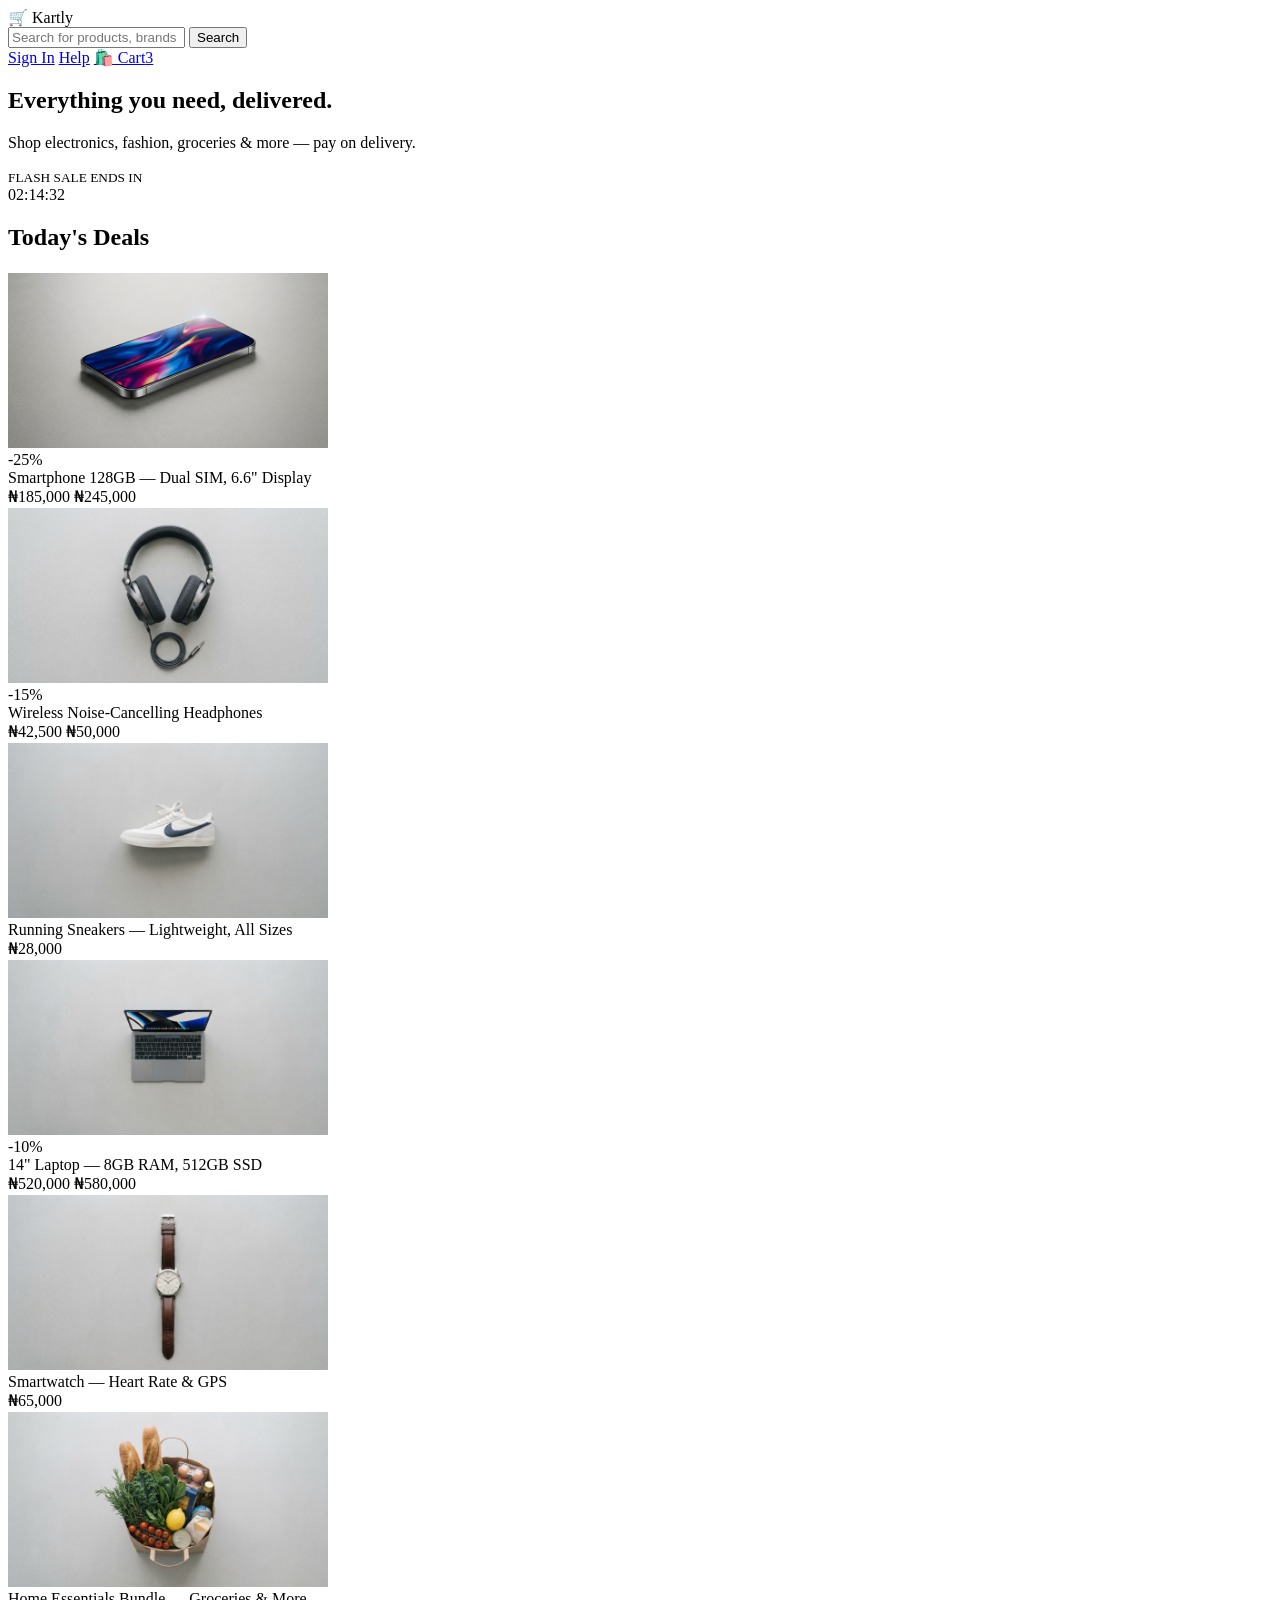
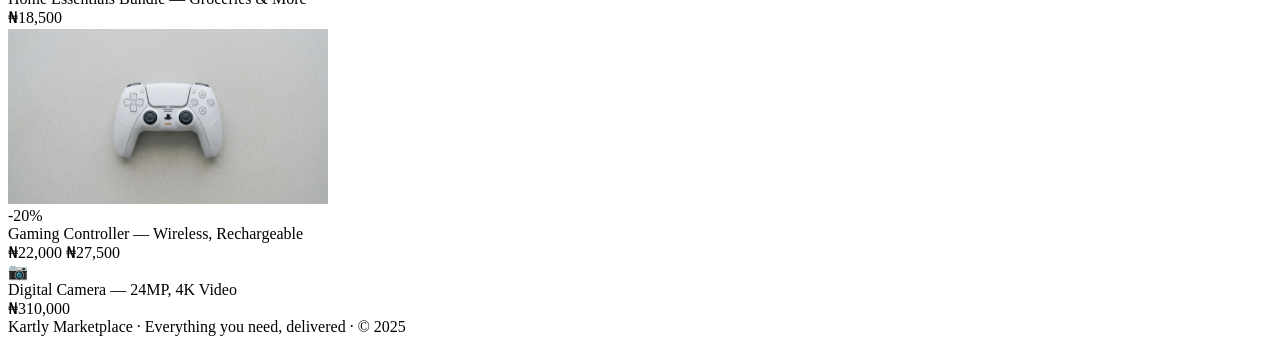
==== static/index.html @ 466ac845 "new" ====
<!DOCTYPE html>
<html lang="en">
<head>
  <meta charset="UTF-8">
  <meta name="viewport" content="width=device-width, initial-scale=1.0">
  <title>Kartly — Everything you need, delivered</title>
  <link rel="stylesheet" href="../css/style.css">
</head>
<body>

  <!-- Top bar -->
  <header class="topbar">
    <div class="logo">🛒 Kartly<span></span></div>
    <div class="searchbar">
      <input type="text" placeholder="Search for products, brands and more...">
      <button>Search</button>
    </div>
    <div class="topbar-actions">
      <a href="login.html">Sign In</a>
      <a href="#">Help</a>
      <a href="#">🛍️ Cart<span class="cart-badge">3</span></a>
    </div>
  </header>

  <!-- Hero -->
  <section class="hero">
    <div class="hero-banner">
      <div>
        <h1>Everything you need, delivered.</h1>
        <p>Shop electronics, fashion, groceries &amp; more — pay on delivery.</p>
      </div>
      <div class="flash">
        <small>FLASH SALE ENDS IN</small>
        <div class="timer" id="flashTimer">02:14:33</div>
      </div>
    </div>
  </section>

  <!-- Products -->
  <section class="section">
    <h2>Today's Deals</h2>
    <div class="product-grid">

      <div class="product-card">
        <div class="product-thumb"><img src="../img/phone.jpg" alt="Smartphone" loading="lazy"></div>
        <div class="product-tag">-25%</div>
        <div class="product-name">Smartphone 128GB — Dual SIM, 6.6" Display</div>
        <div class="product-price">₦185,000 <span class="product-old">₦245,000</span></div>
      </div>

      <div class="product-card">
        <div class="product-thumb"><img src="../img/headset.jpg" alt="Wireless headphones" loading="lazy"></div>
        <div class="product-tag">-15%</div>
        <div class="product-name">Wireless Noise-Cancelling Headphones</div>
        <div class="product-price">₦42,500 <span class="product-old">₦50,000</span></div>
      </div>

      <div class="product-card">
        <div class="product-thumb"><img src="../img/shoe.jpg" alt="Running sneakers" loading="lazy"></div>
        <div class="product-name">Running Sneakers — Lightweight, All Sizes</div>
        <div class="product-price">₦28,000</div>
      </div>

      <div class="product-card">
        <div class="product-thumb"><img src="../img/laptop.jpg" alt="Laptop" loading="lazy"></div>
        <div class="product-tag">-10%</div>
        <div class="product-name">14" Laptop — 8GB RAM, 512GB SSD</div>
        <div class="product-price">₦520,000 <span class="product-old">₦580,000</span></div>
      </div>

      <div class="product-card">
        <div class="product-thumb"><img src="../img/watch.jpg" alt="Smartwatch" loading="lazy"></div>
        <div class="product-name">Smartwatch — Heart Rate &amp; GPS</div>
        <div class="product-price">₦65,000</div>
      </div>

      <div class="product-card">
        <div class="product-thumb"><img src="../img/food.jpg" alt="Groceries and home essentials" loading="lazy"></div>
        <div class="product-name">Home Essentials Bundle — Groceries &amp; More</div>
        <div class="product-price">₦18,500</div>
      </div>

      <div class="product-card">
        <div class="product-thumb"><img src="../img/gamepad.jpg" alt="Gaming controller" loading="lazy"></div>
        <div class="product-tag">-20%</div>
        <div class="product-name">Gaming Controller — Wireless, Rechargeable</div>
        <div class="product-price">₦22,000 <span class="product-old">₦27,500</span></div>
      </div>

      <div class="product-card">
        <div class="product-thumb">📷</div>
        <div class="product-name">Digital Camera — 24MP, 4K Video</div>
        <div class="product-price">₦310,000</div>
      </div>

    </div>
  </section>

  <footer>
    Kartly Marketplace · Everything you need, delivered · © 2025
  </footer>

  <script>
    // Flash sale countdown — purely cosmetic
    let t = 2 * 3600 + 14 * 60 + 33;
    const el = document.getElementById('flashTimer');
    setInterval(() => {
      if (t <= 0) return;
      t--;
      const h = String(Math.floor(t / 3600)).padStart(2, '0');
      const m = String(Math.floor((t % 3600) / 60)).padStart(2, '0');
      const s = String(t % 60).padStart(2, '0');
      el.textContent = `${h}:${m}:${s}`;
    }, 1000);
  </script>

</body>
</html>
---- css/style.css ----
.product-thumb img {
  display: block;
  width: 100%;
  max-width: 320px;
  height: 180px;
  object-fit: contain;
}
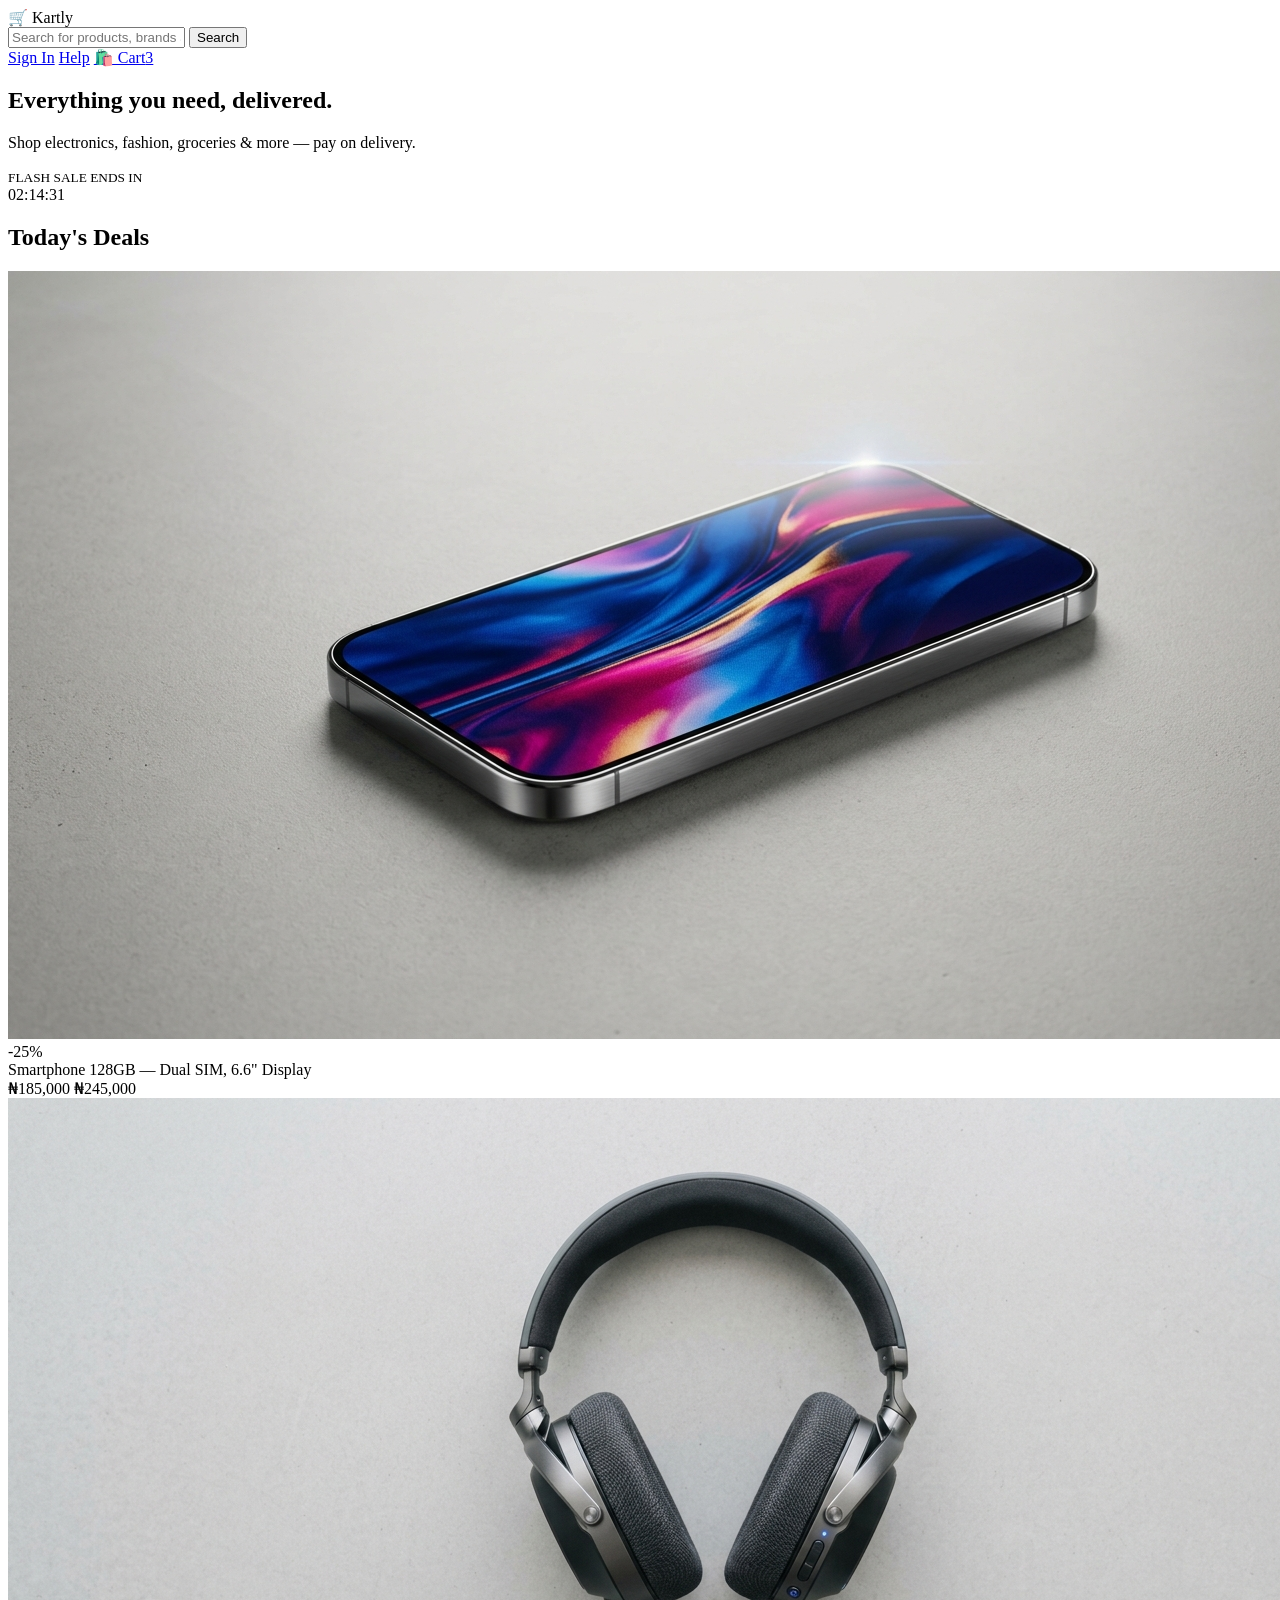
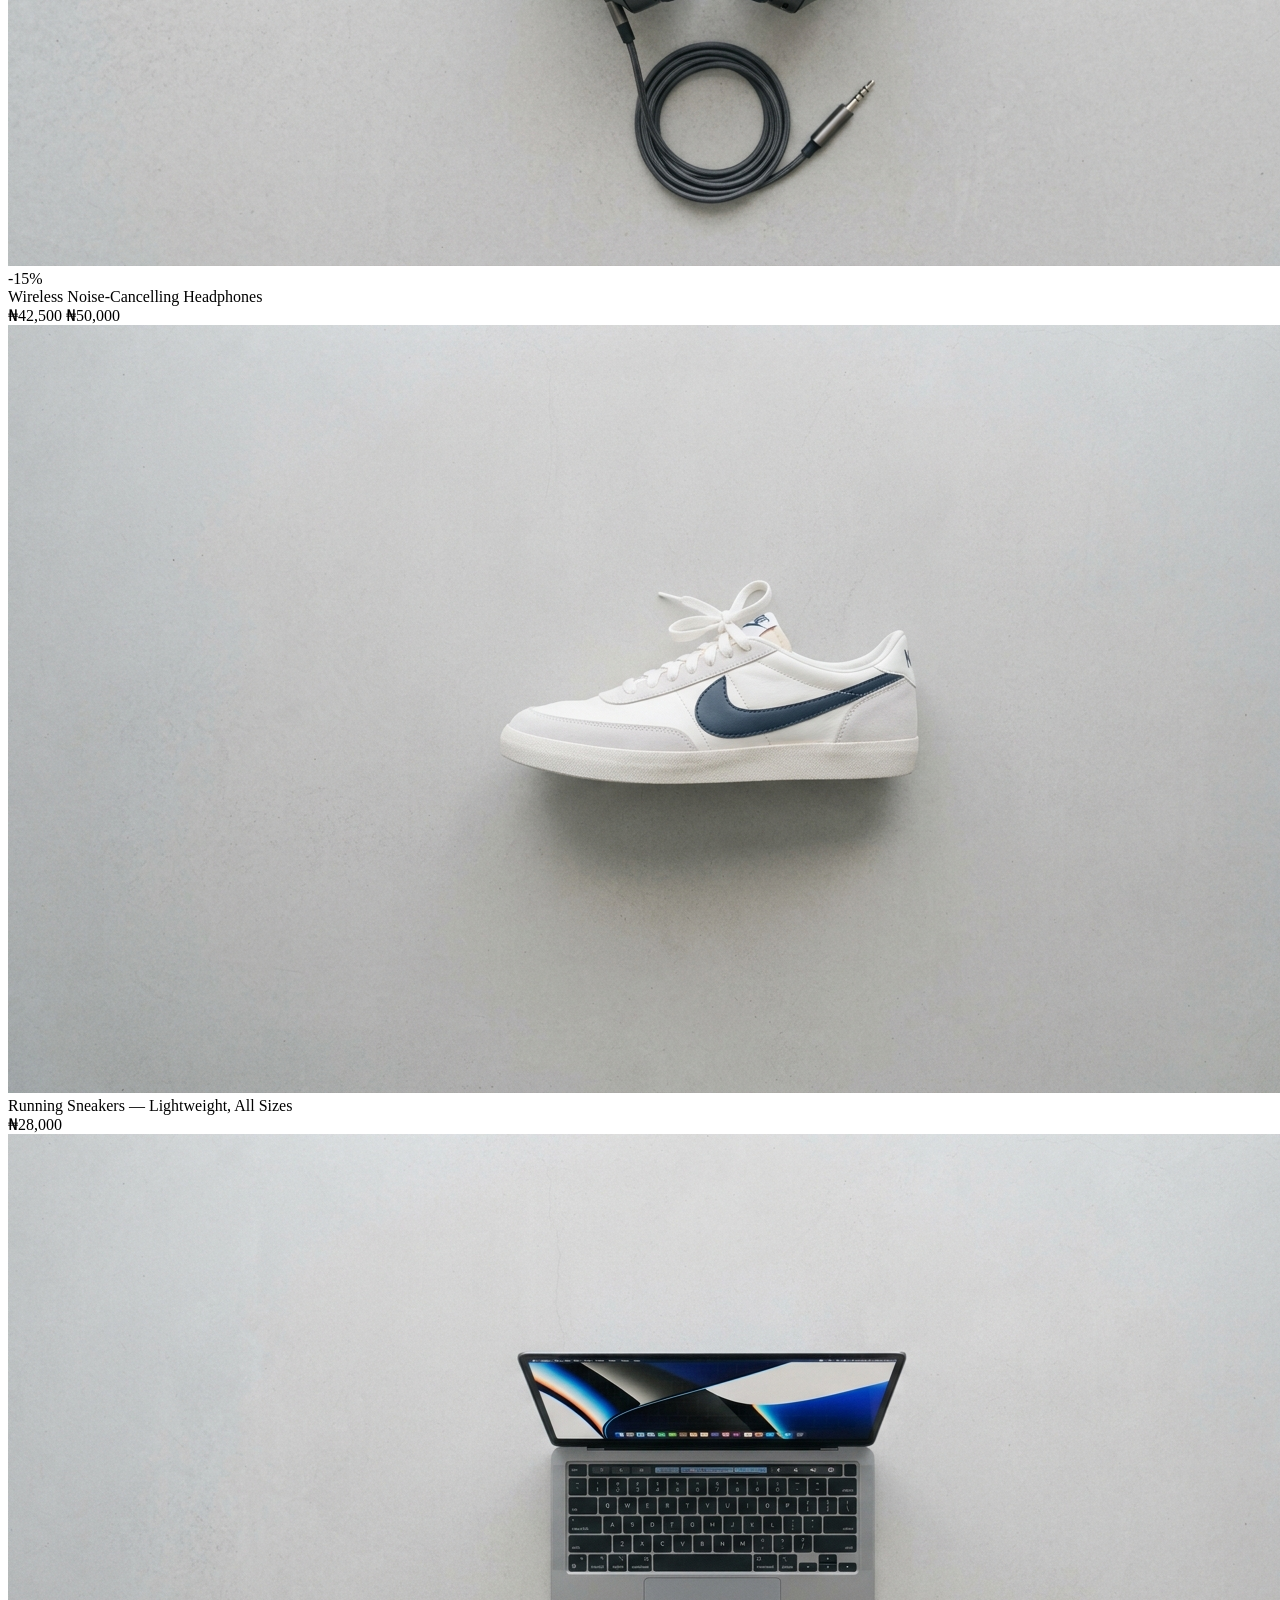
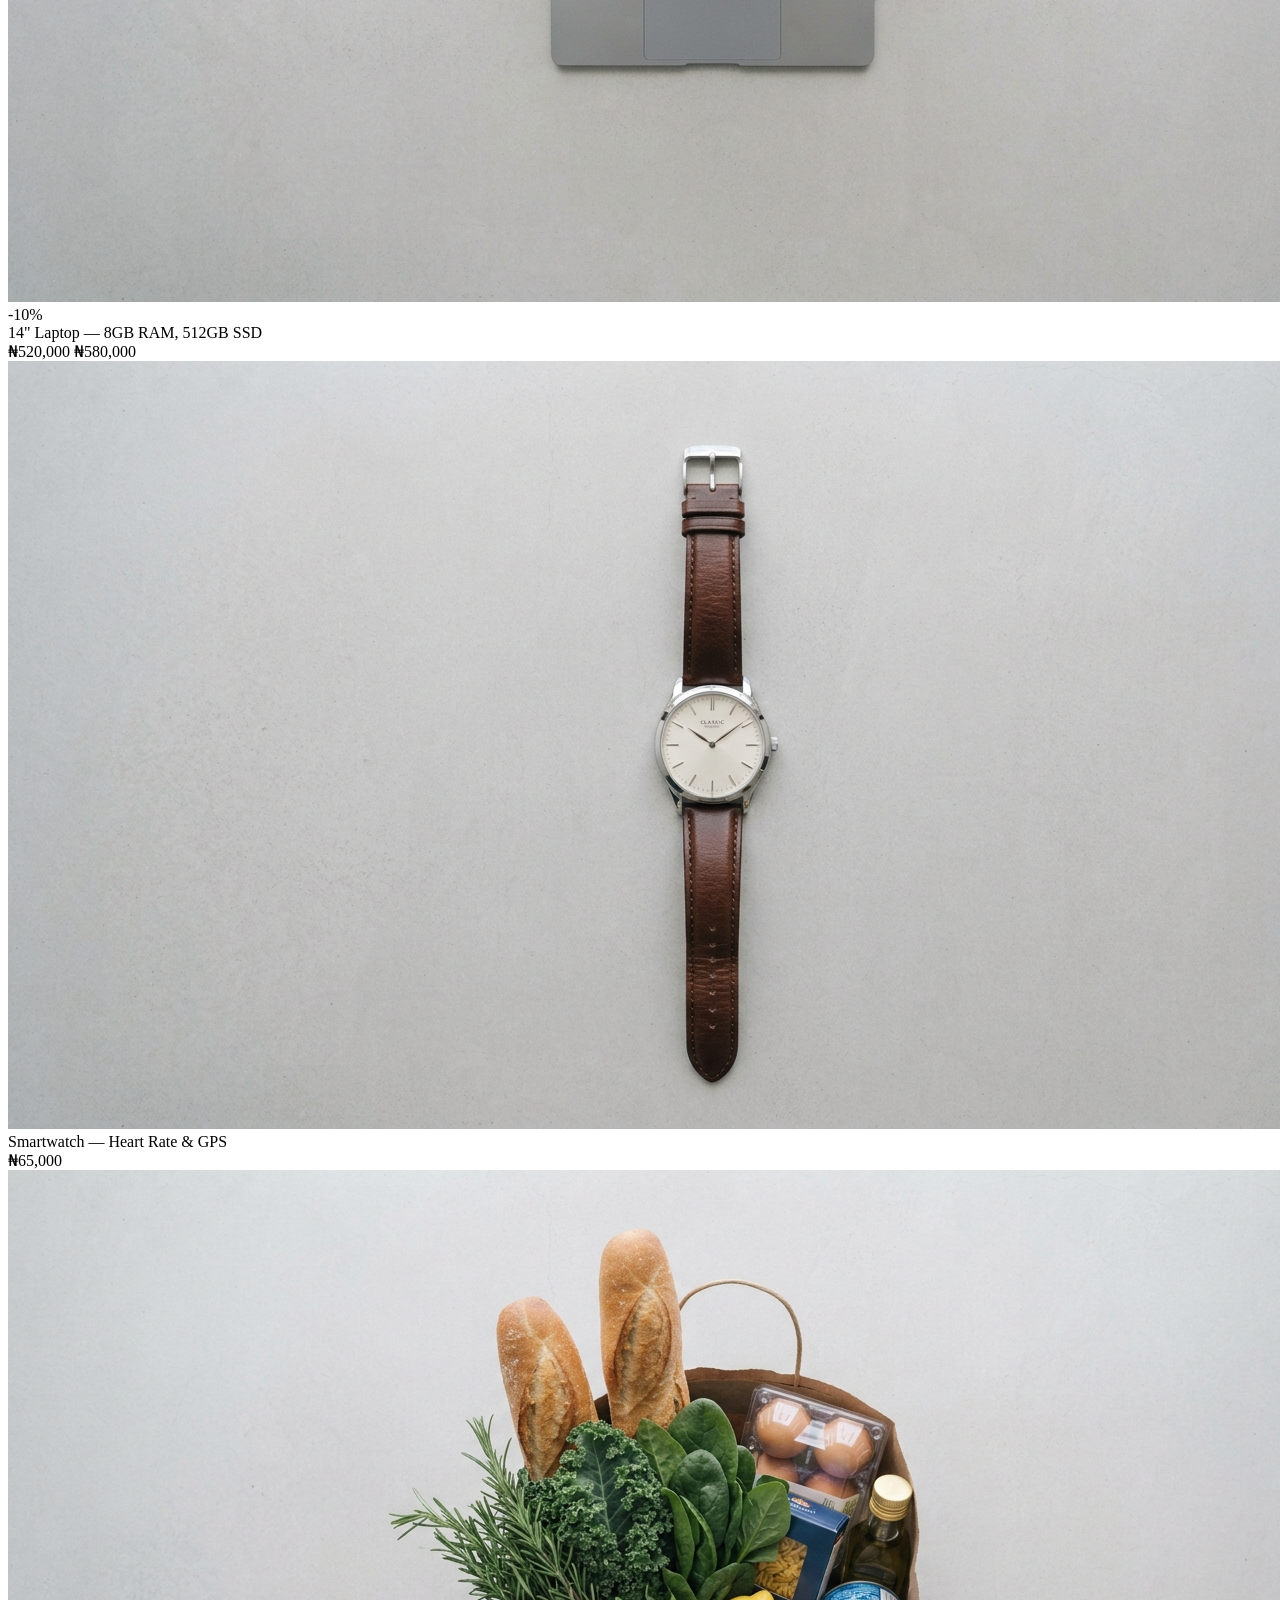
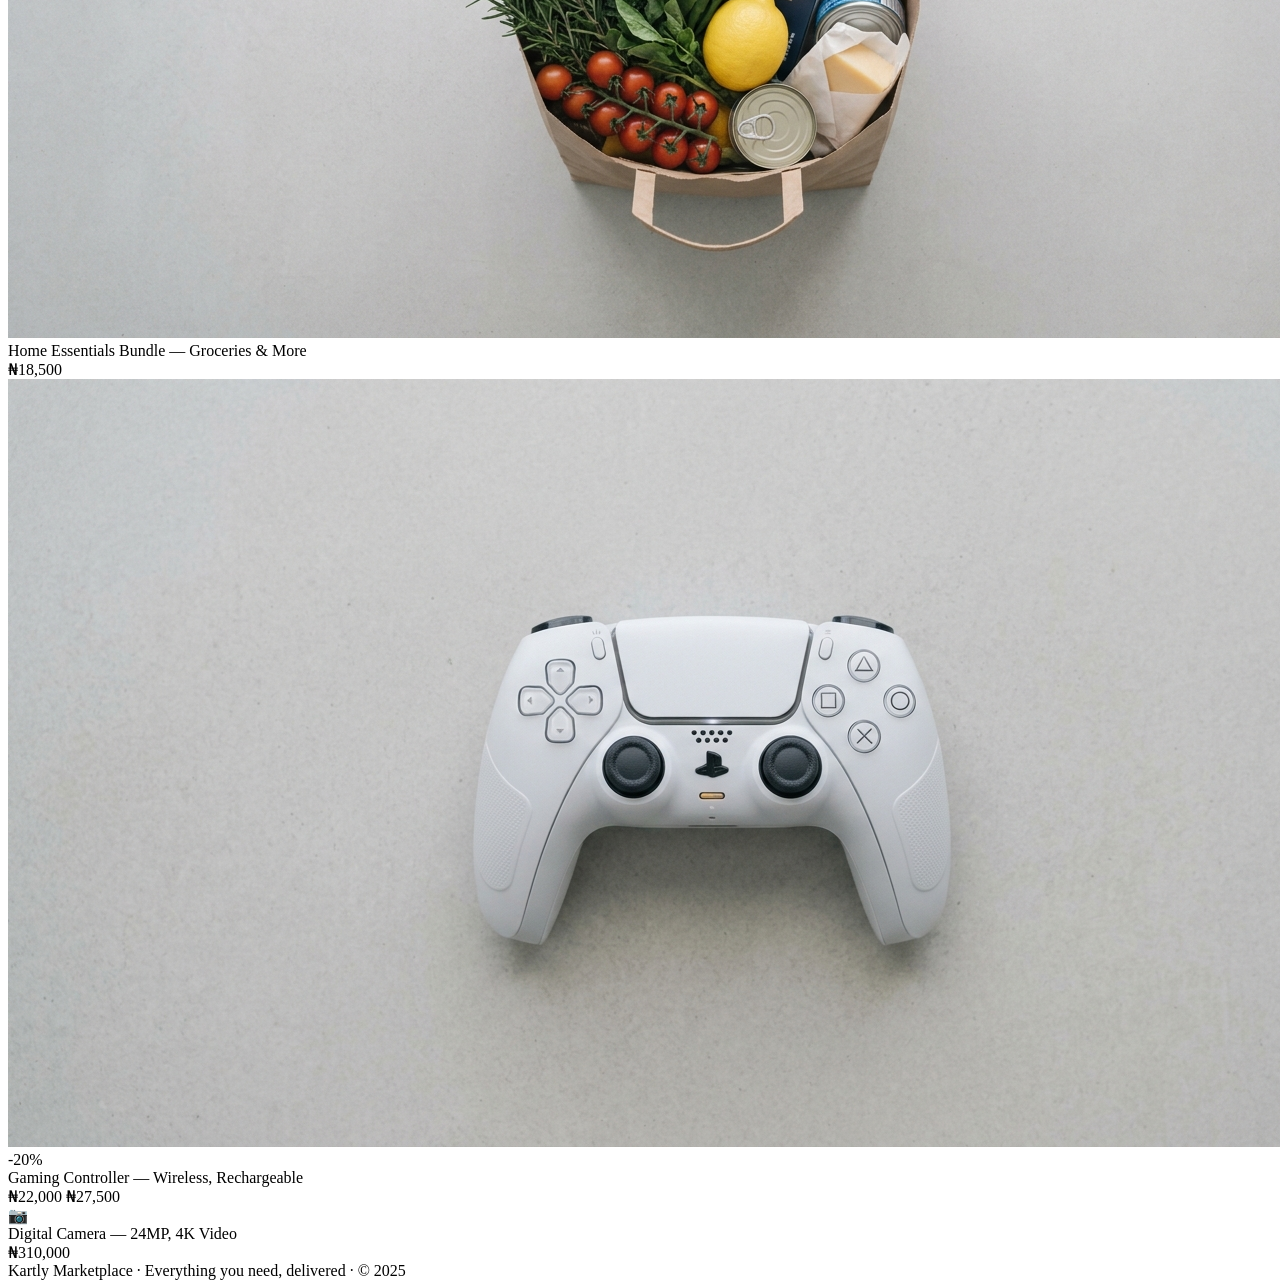
==== commit d22e5f4d: "new" ====
--- a/static/index.html
+++ b/static/index.html
@@ -4,7 +4,7 @@
   <meta charset="UTF-8">
   <meta name="viewport" content="width=device-width, initial-scale=1.0">
   <title>Kartly — Everything you need, delivered</title>
-  <link rel="stylesheet" href="../css/style.css">
+  <link rel="stylesheet" href="css/style.css">
 </head>
 <body>
 
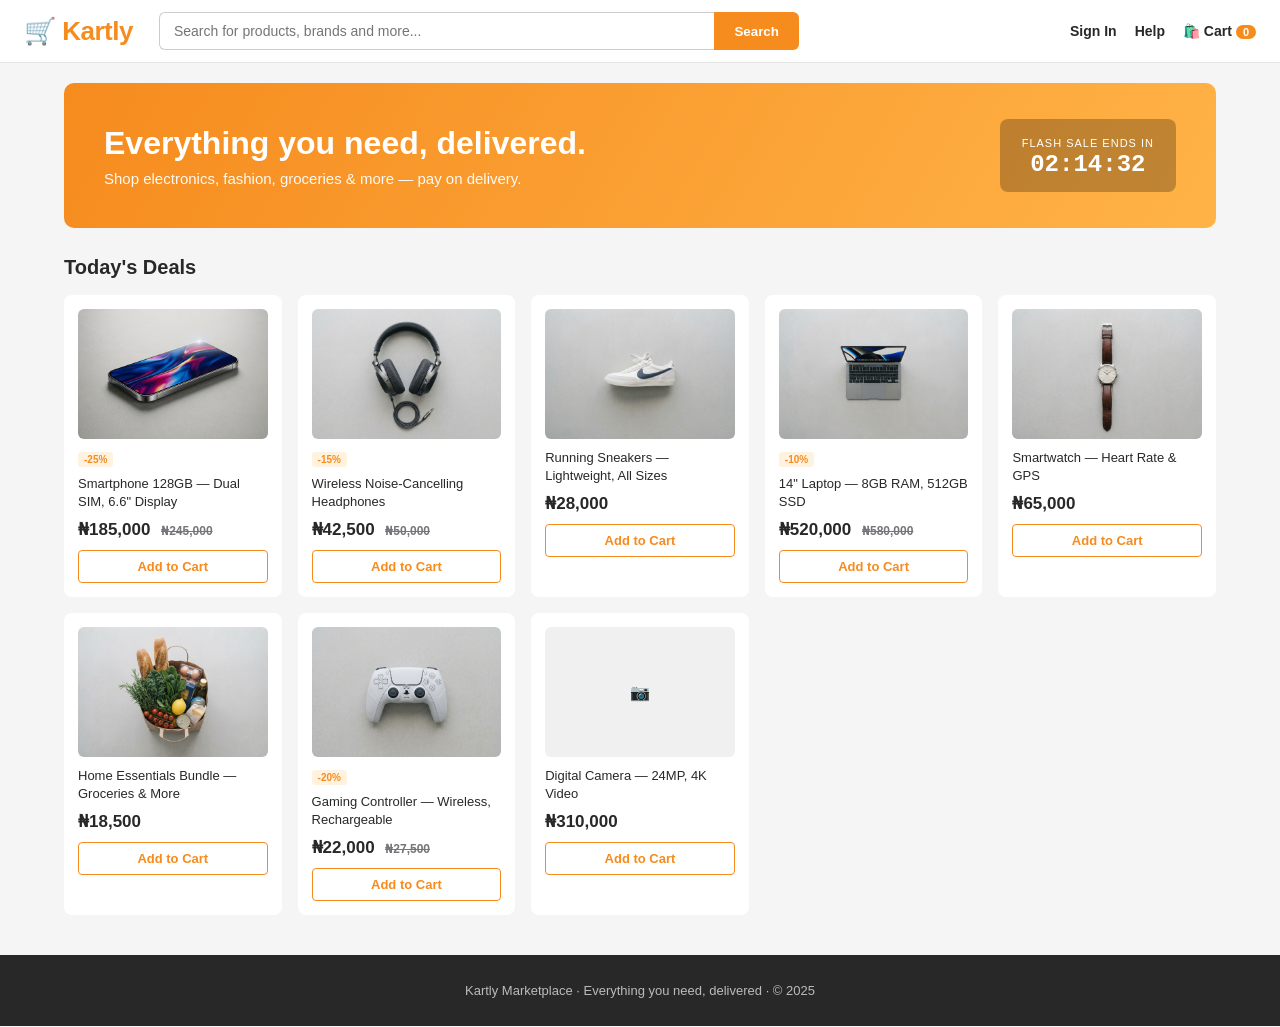
==== commit a049991c: "some practical" ====
--- a/static/index.html
+++ b/static/index.html
@@ -4,7 +4,27 @@
   <meta charset="UTF-8">
   <meta name="viewport" content="width=device-width, initial-scale=1.0">
   <title>Kartly — Everything you need, delivered</title>
-  <link rel="stylesheet" href="css/style.css">
+  <link rel="stylesheet" href="../css/style.css">
+  <style>
+    /* Added styles for the Add to Cart button */
+    .btn-add-cart {
+      width: 100%;
+      background: #fff;
+      color: var(--kartly-orange);
+      border: 1px solid var(--kartly-orange);
+      padding: 8px;
+      border-radius: 4px;
+      font-size: 13px;
+      font-weight: 600;
+      cursor: pointer;
+      margin-top: 10px;
+      transition: 0.2s;
+    }
+    .btn-add-cart:hover {
+      background: var(--kartly-orange);
+      color: #fff;
+    }
+  </style>
 </head>
 <body>
 
@@ -18,7 +38,8 @@
     <div class="topbar-actions">
       <a href="login.html">Sign In</a>
       <a href="#">Help</a>
-      <a href="#">🛍️ Cart<span class="cart-badge">3</span></a>
+      <!-- Notice the cart badge is dynamic now -->
+      <a href="dashboard.html">🛍️ Cart<span class="cart-badge" id="cartCount">0</span></a>
     </div>
   </header>
 
@@ -46,6 +67,7 @@
         <div class="product-tag">-25%</div>
         <div class="product-name">Smartphone 128GB — Dual SIM, 6.6" Display</div>
         <div class="product-price">₦185,000 <span class="product-old">₦245,000</span></div>
+        <button class="btn-add-cart" onclick="addToCart('Smartphone')">Add to Cart</button>
       </div>
 
       <div class="product-card">
@@ -53,12 +75,14 @@
         <div class="product-tag">-15%</div>
         <div class="product-name">Wireless Noise-Cancelling Headphones</div>
         <div class="product-price">₦42,500 <span class="product-old">₦50,000</span></div>
+        <button class="btn-add-cart" onclick="addToCart('Headphones')">Add to Cart</button>
       </div>
 
       <div class="product-card">
         <div class="product-thumb"><img src="../img/shoe.jpg" alt="Running sneakers" loading="lazy"></div>
         <div class="product-name">Running Sneakers — Lightweight, All Sizes</div>
         <div class="product-price">₦28,000</div>
+        <button class="btn-add-cart" onclick="addToCart('Sneakers')">Add to Cart</button>
       </div>
 
       <div class="product-card">
@@ -66,18 +90,21 @@
         <div class="product-tag">-10%</div>
         <div class="product-name">14" Laptop — 8GB RAM, 512GB SSD</div>
         <div class="product-price">₦520,000 <span class="product-old">₦580,000</span></div>
+        <button class="btn-add-cart" onclick="addToCart('Laptop')">Add to Cart</button>
       </div>
 
       <div class="product-card">
         <div class="product-thumb"><img src="../img/watch.jpg" alt="Smartwatch" loading="lazy"></div>
         <div class="product-name">Smartwatch — Heart Rate &amp; GPS</div>
         <div class="product-price">₦65,000</div>
+        <button class="btn-add-cart" onclick="addToCart('Smartwatch')">Add to Cart</button>
       </div>
 
       <div class="product-card">
         <div class="product-thumb"><img src="../img/food.jpg" alt="Groceries and home essentials" loading="lazy"></div>
         <div class="product-name">Home Essentials Bundle — Groceries &amp; More</div>
         <div class="product-price">₦18,500</div>
+        <button class="btn-add-cart" onclick="addToCart('Groceries')">Add to Cart</button>
       </div>
 
       <div class="product-card">
@@ -85,12 +112,14 @@
         <div class="product-tag">-20%</div>
         <div class="product-name">Gaming Controller — Wireless, Rechargeable</div>
         <div class="product-price">₦22,000 <span class="product-old">₦27,500</span></div>
+        <button class="btn-add-cart" onclick="addToCart('Controller')">Add to Cart</button>
       </div>
 
       <div class="product-card">
         <div class="product-thumb">📷</div>
         <div class="product-name">Digital Camera — 24MP, 4K Video</div>
         <div class="product-price">₦310,000</div>
+        <button class="btn-add-cart" onclick="addToCart('Camera')">Add to Cart</button>
       </div>
 
     </div>
@@ -101,7 +130,7 @@
   </footer>
 
   <script>
-    // Flash sale countdown — purely cosmetic
+    // Flash sale countdown
     let t = 2 * 3600 + 14 * 60 + 33;
     const el = document.getElementById('flashTimer');
     setInterval(() => {
@@ -112,7 +141,23 @@
       const s = String(t % 60).padStart(2, '0');
       el.textContent = `${h}:${m}:${s}`;
     }, 1000);
+
+    // NEW: Cart Logic
+    function updateCartCount() {
+      const cart = JSON.parse(localStorage.getItem('kartly_cart') || '[]');
+      document.getElementById('cartCount').textContent = cart.length;
+    }
+
+    function addToCart(itemName) {
+      const cart = JSON.parse(localStorage.getItem('kartly_cart') || '[]');
+      cart.push(itemName);
+      localStorage.setItem('kartly_cart', JSON.stringify(cart));
+      updateCartCount();
+    }
+
+    // Initialize cart on page load
+    updateCartCount();
   </script>
 
 </body>
-</html>
+</html>
--- a/css/style.css
+++ b/css/style.css
@@ -0,0 +1,203 @@
+/* ===== Kartly shared styles ===== */
+* { margin: 0; padding: 0; box-sizing: border-box; }
+
+:root {
+  --kartly-orange: #f68b1e;
+  --kartly-dark: #282828;
+  --kartly-gray: #75757a;
+  --kartly-light: #f5f5f5;
+  --kartly-green: #26a541;
+}
+
+body {
+  font-family: -apple-system, BlinkMacSystemFont, "Segoe UI", Roboto, Arial, sans-serif;
+  background: var(--kartly-light);
+  color: var(--kartly-dark);
+}
+
+/* ---- Top bar ---- */
+.topbar {
+  background: #fff;
+  border-bottom: 1px solid #e5e5e5;
+  padding: 12px 24px;
+  display: flex;
+  align-items: center;
+  gap: 20px;
+  position: sticky;
+  top: 0;
+  z-index: 100;
+}
+
+.logo {
+  font-size: 26px;
+  font-weight: 800;
+  color: var(--kartly-orange);
+  letter-spacing: -0.5px;
+  display: flex;
+  align-items: center;
+  gap: 6px;
+}
+.logo span { color: var(--kartly-dark); }
+
+.searchbar {
+  flex: 1;
+  display: flex;
+  max-width: 640px;
+}
+.searchbar input {
+  flex: 1;
+  padding: 10px 14px;
+  border: 1px solid #ccc;
+  border-right: none;
+  border-radius: 6px 0 0 6px;
+  font-size: 14px;
+  outline: none;
+}
+.searchbar button {
+  background: var(--kartly-orange);
+  color: #fff;
+  border: none;
+  padding: 10px 20px;
+  border-radius: 0 6px 6px 0;
+  cursor: pointer;
+  font-weight: 600;
+}
+
+.topbar-actions {
+  display: flex;
+  align-items: center;
+  gap: 18px;
+  margin-left: auto;
+  font-size: 14px;
+  font-weight: 600;
+}
+.topbar-actions a {
+  color: var(--kartly-dark);
+  text-decoration: none;
+}
+.cart-badge {
+  background: var(--kartly-orange);
+  color: #fff;
+  border-radius: 10px;
+  padding: 1px 7px;
+  font-size: 11px;
+  margin-left: 4px;
+}
+
+/* ---- Hero banner ---- */
+.hero {
+  max-width: 1200px;
+  margin: 20px auto;
+  padding: 0 24px;
+}
+.hero-banner {
+  background: linear-gradient(120deg, #f68b1e, #ffb347);
+  border-radius: 10px;
+  padding: 36px 40px;
+  color: #fff;
+  display: flex;
+  justify-content: space-between;
+  align-items: center;
+}
+.hero-banner h1 { font-size: 32px; margin-bottom: 8px; }
+.hero-banner p { font-size: 15px; opacity: 0.95; }
+.hero-banner .flash {
+  background: rgba(0,0,0,0.25);
+  padding: 14px 22px;
+  border-radius: 8px;
+  text-align: center;
+}
+.flash .timer { font-size: 24px; font-weight: 800; font-family: monospace; }
+.flash small { font-size: 11px; letter-spacing: 1px; }
+
+/* ---- Product grid ---- */
+.section {
+  max-width: 1200px;
+  margin: 28px auto;
+  padding: 0 24px;
+}
+.section h2 { font-size: 20px; margin-bottom: 16px; }
+
+.product-grid {
+  display: grid;
+  grid-template-columns: repeat(auto-fill, minmax(180px, 1fr));
+  gap: 16px;
+}
+.product-card {
+  background: #fff;
+  border-radius: 8px;
+  padding: 14px;
+  transition: box-shadow 0.2s;
+  cursor: pointer;
+}
+.product-card:hover { box-shadow: 0 4px 16px rgba(0,0,0,0.1); }
+.product-thumb {
+  width: 100%;
+  height: 130px;
+  background: #f0f0f0;
+  border-radius: 6px;
+  display: flex;
+  align-items: center;
+  justify-content: center;
+  overflow: hidden;
+  margin-bottom: 10px;
+}
+.product-thumb img {
+  width: 100%;
+  height: 100%;
+  object-fit: cover;
+}
+.product-name {
+  font-size: 13px;
+  line-height: 1.4;
+  margin-bottom: 8px;
+  height: 36px;
+  overflow: hidden;
+}
+.product-price {
+  font-size: 17px;
+  font-weight: 700;
+  color: var(--kartly-dark);
+}
+.product-old {
+  font-size: 12px;
+  color: var(--kartly-gray);
+  text-decoration: line-through;
+  margin-left: 6px;
+}
+.product-tag {
+  display: inline-block;
+  background: #fff3e0;
+  color: var(--kartly-orange);
+  font-size: 10px;
+  font-weight: 700;
+  padding: 2px 6px;
+  border-radius: 3px;
+  margin-bottom: 8px;
+}
+
+/* ---- Global Buttons (Fixes the Start Shopping button) ---- */
+.btn-shop {
+  background: var(--kartly-orange);
+  color: #fff;
+  padding: 10px 24px;
+  border-radius: 6px;
+  text-decoration: none;
+  font-weight: 600;
+  font-size: 14px;
+  display: inline-block;
+  transition: 0.2s;
+}
+.btn-shop:hover {
+  background: #e07b15;
+}
+
+/* ---- Footer ---- */
+footer {
+  background: var(--kartly-dark);
+  color: #bbb;
+  text-align: center;
+  padding: 28px;
+  font-size: 13px;
+  margin-top: 40px;
+}
